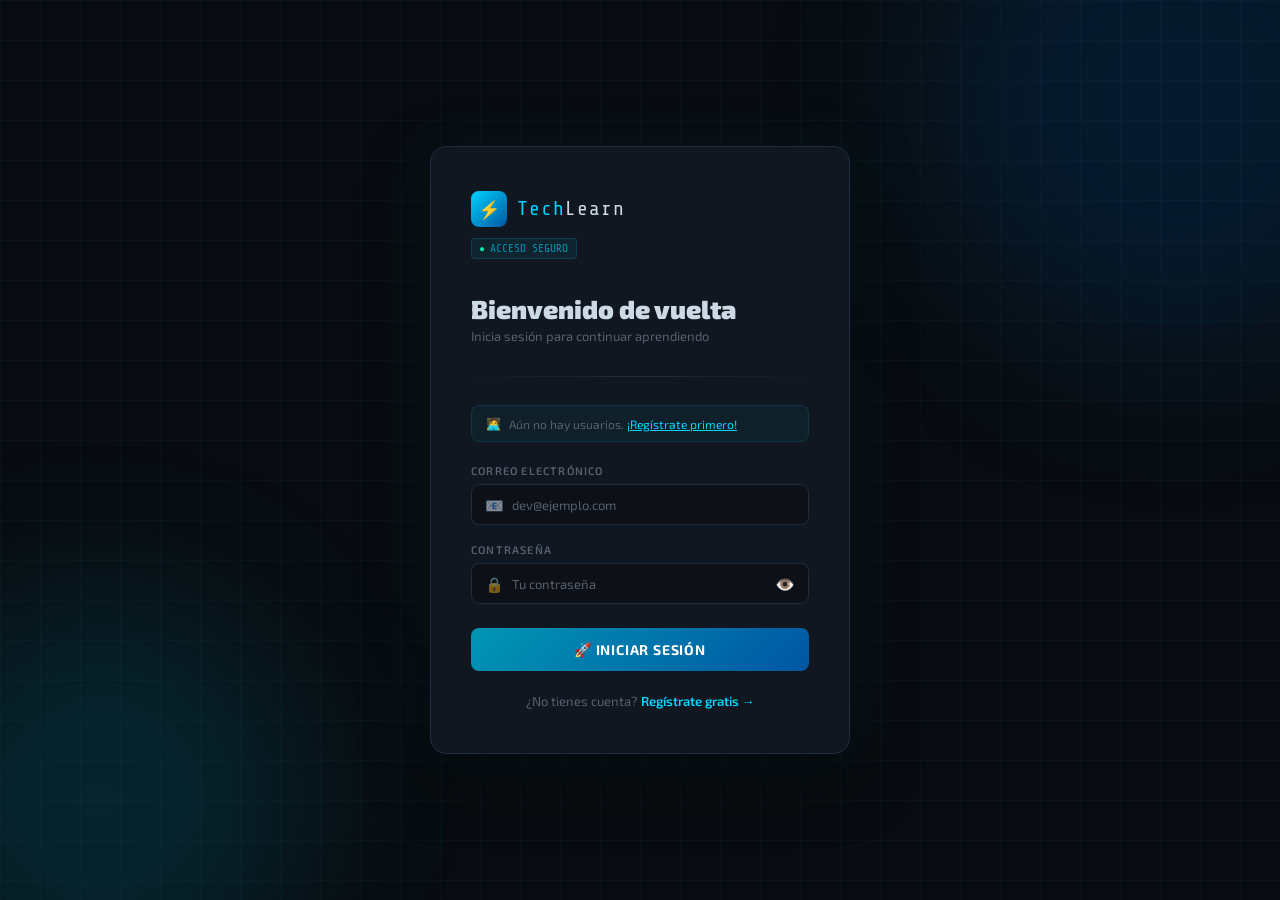
==== login.html @ 70a701eb "first" ====
<!DOCTYPE html>
<html lang="es">
<head>
  <meta charset="UTF-8" />
  <meta name="viewport" content="width=device-width, initial-scale=1.0"/>
  <title>TechLearn — Login</title>
  <link href="https://fonts.googleapis.com/css2?family=Share+Tech+Mono&family=Exo+2:wght@300;400;600;700;900&display=swap" rel="stylesheet"/>
  <style>
    *, *::before, *::after { box-sizing: border-box; margin: 0; padding: 0; }

    :root {
      --bg:      #080c10;
      --bg2:     #0d1117;
      --card:    #111720;
      --border:  #1e2d3d;
      --cyan:    #00d4ff;
      --cyan2:   #0096b4;
      --blue:    #0056a3;
      --text:    #cdd9e5;
      --muted:   #556070;
      --error:   #ff4d6d;
      --success: #00e5a0;
    }

    html, body { height: 100%; background: var(--bg); color: var(--text); font-family: 'Exo 2', sans-serif; overflow-x: hidden; }

    body::before {
      content: '';
      position: fixed; inset: 0; z-index: 0;
      background-image:
        linear-gradient(rgba(0,212,255,.04) 1px, transparent 1px),
        linear-gradient(90deg, rgba(0,212,255,.04) 1px, transparent 1px);
      background-size: 40px 40px;
      pointer-events: none;
    }

    .orb { position: fixed; border-radius: 50%; filter: blur(80px); pointer-events: none; z-index: 0; }
    .orb-1 { width: 500px; height: 500px; top: -150px; right: -150px; background: rgba(0,86,163,.20); }
    .orb-2 { width: 400px; height: 400px; bottom: -100px; left: -100px; background: rgba(0,150,180,.18); }

    .page {
      position: relative; z-index: 1;
      min-height: 100vh;
      display: flex; align-items: center; justify-content: center;
      padding: 40px 20px;
    }

    .card {
      width: 100%; max-width: 420px;
      background: var(--card);
      border: 1px solid var(--border);
      border-radius: 16px;
      padding: 44px 40px;
      box-shadow: 0 0 60px rgba(0,212,255,.06), 0 24px 60px rgba(0,0,0,.5);
      animation: fadeUp .5s ease both;
    }
    @keyframes fadeUp {
      from { opacity:0; transform:translateY(24px); }
      to   { opacity:1; transform:translateY(0); }
    }

    .logo { display: flex; align-items: center; gap: 10px; margin-bottom: 8px; }
    .logo-icon {
      width: 36px; height: 36px;
      background: linear-gradient(135deg, var(--cyan), var(--blue));
      border-radius: 8px;
      display: flex; align-items: center; justify-content: center;
      font-size: 18px;
    }
    .logo-text { font-family: 'Share Tech Mono', monospace; font-size: 20px; color: var(--cyan); letter-spacing: 1px; }
    .logo-text span { color: var(--text); }

    .badge {
      display: inline-flex; align-items: center; gap: 6px;
      font-size: 11px; font-family: 'Share Tech Mono', monospace;
      color: var(--cyan2); background: rgba(0,212,255,.07);
      border: 1px solid rgba(0,212,255,.15);
      border-radius: 4px; padding: 3px 8px; margin-bottom: 14px;
    }
    .badge::before { content: '●'; font-size: 7px; color: var(--success); }

    h1 { font-size: 26px; font-weight: 900; margin: 20px 0 4px; }
    .subtitle { font-size: 13px; color: var(--muted); margin-bottom: 32px; }

    .divider { height: 1px; background: linear-gradient(90deg, transparent, var(--border), transparent); margin-bottom: 28px; }

    .field { margin-bottom: 18px; }
    label { display: block; font-size: 11px; font-weight: 600; letter-spacing: 1.2px; text-transform: uppercase; color: var(--muted); margin-bottom: 7px; }

    .input-wrap { position: relative; }
    .input-wrap .icon { position: absolute; left: 14px; top: 50%; transform: translateY(-50%); font-size: 15px; opacity: .5; pointer-events: none; }

    .toggle-pw {
      position: absolute; right: 14px; top: 50%; transform: translateY(-50%);
      background: none; border: none; color: var(--muted); cursor: pointer; font-size: 16px;
      transition: color .2s;
    }
    .toggle-pw:hover { color: var(--cyan); }

    input {
      width: 100%; background: var(--bg2); border: 1px solid var(--border);
      border-radius: 8px; color: var(--text);
      font-family: 'Exo 2', sans-serif; font-size: 14px;
      padding: 11px 40px 11px 40px;
      outline: none; transition: border-color .2s, box-shadow .2s;
    }
    input:focus { border-color: var(--cyan); box-shadow: 0 0 0 3px rgba(0,212,255,.12); }
    input::placeholder { color: var(--muted); font-size: 13px; }
    input.error-input { border-color: var(--error); }

    .field-error { font-size: 11px; color: var(--error); margin-top: 5px; display: none; }

    /* shake animation */
    @keyframes shake {
      0%,100% { transform: translateX(0); }
      20%,60%  { transform: translateX(-6px); }
      40%,80%  { transform: translateX(6px); }
    }
    .shake { animation: shake .4s ease; }

    .btn {
      width: 100%; padding: 13px;
      background: linear-gradient(135deg, var(--cyan2), var(--blue));
      border: none; border-radius: 8px; color: #fff;
      font-family: 'Exo 2', sans-serif; font-size: 14px; font-weight: 700;
      letter-spacing: .8px; text-transform: uppercase;
      cursor: pointer; transition: opacity .2s, transform .1s, box-shadow .2s;
      margin-top: 6px; position: relative; overflow: hidden;
    }
    .btn:hover { opacity: .9; box-shadow: 0 0 20px rgba(0,212,255,.3); }
    .btn:active { transform: scale(.98); }
    .btn::after {
      content: ''; position: absolute; inset: 0;
      background: linear-gradient(90deg, transparent, rgba(255,255,255,.08), transparent);
      transform: translateX(-100%); transition: transform .5s;
    }
    .btn:hover::after { transform: translateX(100%); }

    .footer-link { text-align: center; margin-top: 22px; font-size: 13px; color: var(--muted); }
    .footer-link a { color: var(--cyan); text-decoration: none; font-weight: 600; }
    .footer-link a:hover { text-decoration: underline; }

    /* user count hint */
    .user-hint {
      display: flex; align-items: center; gap: 8px;
      background: rgba(0,212,255,.05);
      border: 1px solid rgba(0,212,255,.1);
      border-radius: 8px; padding: 10px 14px;
      font-size: 12px; color: var(--muted);
      margin-bottom: 22px;
    }
    .user-hint strong { color: var(--cyan); }

    /* ── Toast ── */
    #toast-container { position: fixed; bottom: 24px; right: 24px; z-index: 9999; display: flex; flex-direction: column; gap: 10px; }
    .toast {
      display: flex; align-items: center; gap: 12px;
      background: var(--card); border: 1px solid var(--border);
      border-radius: 10px; padding: 14px 18px;
      min-width: 280px; max-width: 360px;
      box-shadow: 0 8px 30px rgba(0,0,0,.5);
      animation: slideIn .3s ease both; font-size: 14px;
    }
    .toast.success { border-left: 3px solid var(--success); }
    .toast.error   { border-left: 3px solid var(--error); }
    .toast-icon { font-size: 18px; flex-shrink: 0; }
    .toast-msg { flex: 1; line-height: 1.4; }
    .toast-close { background: none; border: none; color: var(--muted); font-size: 16px; cursor: pointer; }
    @keyframes slideIn { from { opacity:0; transform: translateX(40px); } to { opacity:1; transform: translateX(0); } }
    @keyframes slideOut { from { opacity:1; transform: translateX(0); } to { opacity:0; transform: translateX(40px); } }
  </style>
</head>
<body>

<div class="orb orb-1"></div>
<div class="orb orb-2"></div>
<div id="toast-container"></div>

<div class="page">
  <div class="card" id="card">

    <div class="logo">
      <div class="logo-icon">⚡</div>
      <div class="logo-text">Tech<span>Learn</span></div>
    </div>

    <div class="badge">ACCESO SEGURO</div>

    <h1>Bienvenido de vuelta</h1>
    <p class="subtitle">Inicia sesión para continuar aprendiendo</p>
    <div class="divider"></div>

    <div class="user-hint" id="user-hint">
      🧑‍💻 <span id="user-count-msg">Cargando...</span>
    </div>

    <div class="field">
      <label>Correo electrónico</label>
      <div class="input-wrap">
        <span class="icon">📧</span>
        <input type="email" id="correo" placeholder="dev@ejemplo.com" autocomplete="off"/>
      </div>
      <div class="field-error" id="err-correo">Ingresa un correo válido</div>
    </div>

    <div class="field">
      <label>Contraseña</label>
      <div class="input-wrap">
        <span class="icon">🔒</span>
        <input type="password" id="password" placeholder="Tu contraseña"/>
        <button class="toggle-pw" onclick="togglePw()" id="toggle-btn" type="button">👁️</button>
      </div>
      <div class="field-error" id="err-password">Contraseña incorrecta</div>
    </div>

    <button class="btn" onclick="login()">🚀 Iniciar sesión</button>

    <div class="footer-link">
      ¿No tienes cuenta? <a href="register.html">Regístrate gratis →</a>
    </div>

  </div>
</div>

<script>
  // ── User count hint ──
  window.addEventListener('load', () => {
    const users = JSON.parse(localStorage.getItem('tl_users') || '[]');
    const msg = document.getElementById('user-count-msg');
    if (users.length === 0) {
      msg.innerHTML = 'Aún no hay usuarios. <a href="register.html" style="color:var(--cyan)">¡Regístrate primero!</a>';
    } else {
      msg.innerHTML = `<strong>${users.length}</strong> usuario${users.length > 1 ? 's' : ''} registrado${users.length > 1 ? 's' : ''}. Inicia sesión.`;
    }
  });

  // ── Toggle password ──
  function togglePw() {
    const inp = document.getElementById('password');
    const btn = document.getElementById('toggle-btn');
    if (inp.type === 'password') { inp.type = 'text'; btn.textContent = '🙈'; }
    else { inp.type = 'password'; btn.textContent = '👁️'; }
  }

  // ── Toast ──
  function showToast(msg, type = 'success') {
    const container = document.getElementById('toast-container');
    const t = document.createElement('div');
    t.className = `toast ${type}`;
    t.innerHTML = `
      <span class="toast-icon">${type === 'success' ? '✅' : '❌'}</span>
      <span class="toast-msg">${msg}</span>
      <button class="toast-close" onclick="removeToast(this.parentElement)">✕</button>
    `;
    container.appendChild(t);
    setTimeout(() => removeToast(t), 4000);
  }
  function removeToast(el) {
    if (!el || !el.parentElement) return;
    el.style.animation = 'slideOut .3s ease forwards';
    setTimeout(() => el.remove(), 300);
  }

  // ── Validation helpers ──
  function clearErrors() {
    document.querySelectorAll('.field-error').forEach(e => e.style.display = 'none');
    document.querySelectorAll('input').forEach(i => i.classList.remove('error-input'));
  }
  function showError(fieldId, errId) {
    document.getElementById(fieldId).classList.add('error-input');
    document.getElementById(errId).style.display = 'block';
  }

  // ── Login ──
  function login() {
    clearErrors();
    const correo   = document.getElementById('correo').value.trim();
    const password = document.getElementById('password').value;
    let valid = true;

    if (!correo || !/^[^\s@]+@[^\s@]+\.[^\s@]+$/.test(correo)) { showError('correo', 'err-correo'); valid = false; }
    if (!password) { showError('password', 'err-password'); valid = false; }
    if (!valid) return;

    const users = JSON.parse(localStorage.getItem('tl_users') || '[]');
    const user  = users.find(u => u.correo === correo && u.password === password);

    if (!user) {
      // shake the card
      const card = document.getElementById('card');
      card.classList.remove('shake');
      void card.offsetWidth;
      card.classList.add('shake');
      showToast('Correo o contraseña incorrectos', 'error');
      showError('correo', 'err-correo');
      showError('password', 'err-password');
      return;
    }

    // Save session
    localStorage.setItem('tl_session', JSON.stringify({ nombre: user.nombre, correo: user.correo }));
    showToast(`¡Hola, ${user.nombre}! Cargando tienda... 🛒`, 'success');
    setTimeout(() => { window.location.href = 'store.html'; }, 1800);
  }

  // Enter key
  document.addEventListener('keydown', e => { if (e.key === 'Enter') login(); });
</script>
</body>
</html>
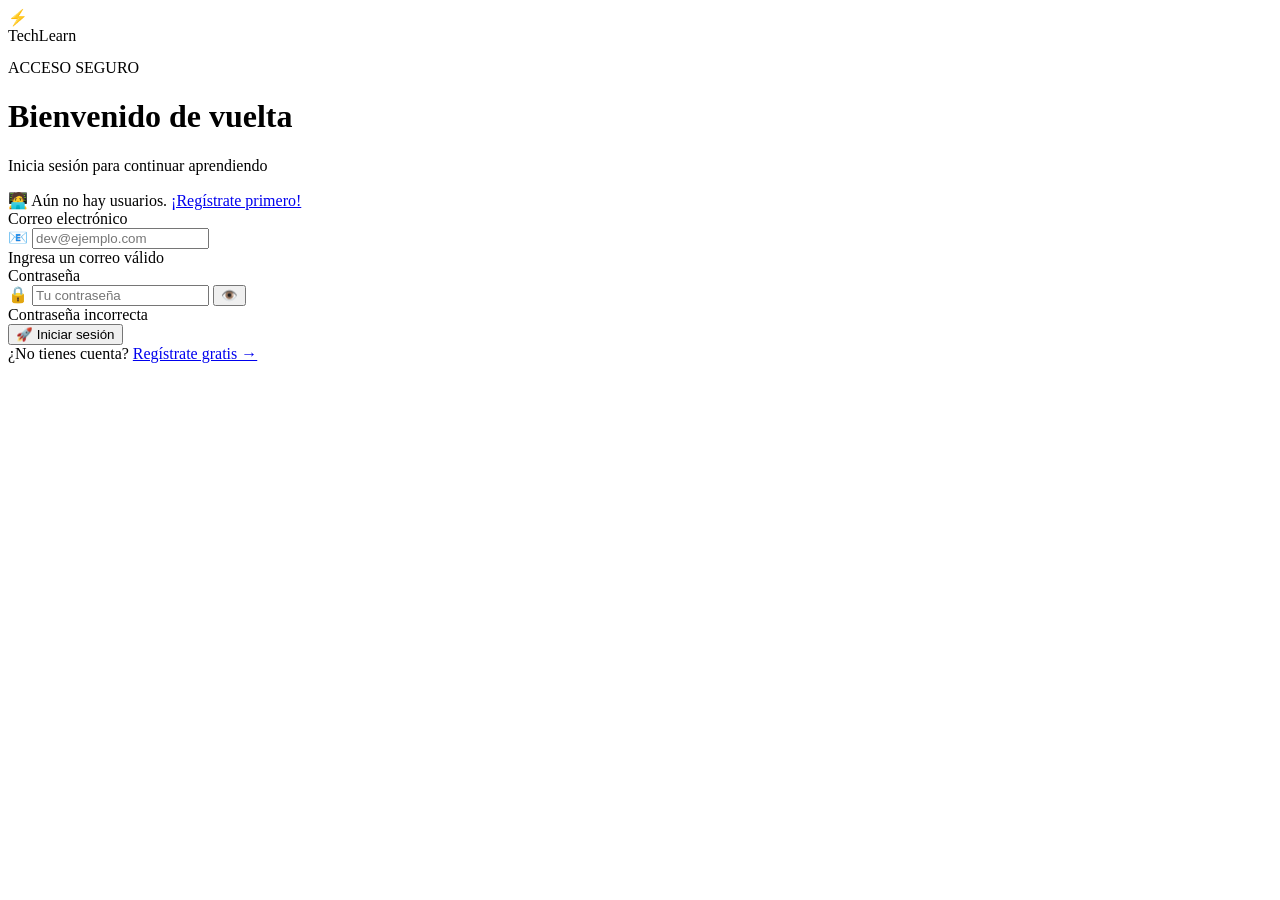
==== commit 62a20d25: "Actualizacion importante" ====
--- a/login.html
+++ b/login.html
@@ -1,190 +1,27 @@
 <!DOCTYPE html>
 <html lang="es">
 <head>
-  <meta charset="UTF-8" />
+  <meta charset="UTF-8"/>
   <meta name="viewport" content="width=device-width, initial-scale=1.0"/>
   <title>TechLearn — Login</title>
   <link href="https://fonts.googleapis.com/css2?family=Share+Tech+Mono&family=Exo+2:wght@300;400;600;700;900&display=swap" rel="stylesheet"/>
-  <style>
-    *, *::before, *::after { box-sizing: border-box; margin: 0; padding: 0; }
-
-    :root {
-      --bg:      #080c10;
-      --bg2:     #0d1117;
-      --card:    #111720;
-      --border:  #1e2d3d;
-      --cyan:    #00d4ff;
-      --cyan2:   #0096b4;
-      --blue:    #0056a3;
-      --text:    #cdd9e5;
-      --muted:   #556070;
-      --error:   #ff4d6d;
-      --success: #00e5a0;
-    }
-
-    html, body { height: 100%; background: var(--bg); color: var(--text); font-family: 'Exo 2', sans-serif; overflow-x: hidden; }
-
-    body::before {
-      content: '';
-      position: fixed; inset: 0; z-index: 0;
-      background-image:
-        linear-gradient(rgba(0,212,255,.04) 1px, transparent 1px),
-        linear-gradient(90deg, rgba(0,212,255,.04) 1px, transparent 1px);
-      background-size: 40px 40px;
-      pointer-events: none;
-    }
-
-    .orb { position: fixed; border-radius: 50%; filter: blur(80px); pointer-events: none; z-index: 0; }
-    .orb-1 { width: 500px; height: 500px; top: -150px; right: -150px; background: rgba(0,86,163,.20); }
-    .orb-2 { width: 400px; height: 400px; bottom: -100px; left: -100px; background: rgba(0,150,180,.18); }
-
-    .page {
-      position: relative; z-index: 1;
-      min-height: 100vh;
-      display: flex; align-items: center; justify-content: center;
-      padding: 40px 20px;
-    }
-
-    .card {
-      width: 100%; max-width: 420px;
-      background: var(--card);
-      border: 1px solid var(--border);
-      border-radius: 16px;
-      padding: 44px 40px;
-      box-shadow: 0 0 60px rgba(0,212,255,.06), 0 24px 60px rgba(0,0,0,.5);
-      animation: fadeUp .5s ease both;
-    }
-    @keyframes fadeUp {
-      from { opacity:0; transform:translateY(24px); }
-      to   { opacity:1; transform:translateY(0); }
-    }
-
-    .logo { display: flex; align-items: center; gap: 10px; margin-bottom: 8px; }
-    .logo-icon {
-      width: 36px; height: 36px;
-      background: linear-gradient(135deg, var(--cyan), var(--blue));
-      border-radius: 8px;
-      display: flex; align-items: center; justify-content: center;
-      font-size: 18px;
-    }
-    .logo-text { font-family: 'Share Tech Mono', monospace; font-size: 20px; color: var(--cyan); letter-spacing: 1px; }
-    .logo-text span { color: var(--text); }
-
-    .badge {
-      display: inline-flex; align-items: center; gap: 6px;
-      font-size: 11px; font-family: 'Share Tech Mono', monospace;
-      color: var(--cyan2); background: rgba(0,212,255,.07);
-      border: 1px solid rgba(0,212,255,.15);
-      border-radius: 4px; padding: 3px 8px; margin-bottom: 14px;
-    }
-    .badge::before { content: '●'; font-size: 7px; color: var(--success); }
-
-    h1 { font-size: 26px; font-weight: 900; margin: 20px 0 4px; }
-    .subtitle { font-size: 13px; color: var(--muted); margin-bottom: 32px; }
-
-    .divider { height: 1px; background: linear-gradient(90deg, transparent, var(--border), transparent); margin-bottom: 28px; }
-
-    .field { margin-bottom: 18px; }
-    label { display: block; font-size: 11px; font-weight: 600; letter-spacing: 1.2px; text-transform: uppercase; color: var(--muted); margin-bottom: 7px; }
-
-    .input-wrap { position: relative; }
-    .input-wrap .icon { position: absolute; left: 14px; top: 50%; transform: translateY(-50%); font-size: 15px; opacity: .5; pointer-events: none; }
-
-    .toggle-pw {
-      position: absolute; right: 14px; top: 50%; transform: translateY(-50%);
-      background: none; border: none; color: var(--muted); cursor: pointer; font-size: 16px;
-      transition: color .2s;
-    }
-    .toggle-pw:hover { color: var(--cyan); }
-
-    input {
-      width: 100%; background: var(--bg2); border: 1px solid var(--border);
-      border-radius: 8px; color: var(--text);
-      font-family: 'Exo 2', sans-serif; font-size: 14px;
-      padding: 11px 40px 11px 40px;
-      outline: none; transition: border-color .2s, box-shadow .2s;
-    }
-    input:focus { border-color: var(--cyan); box-shadow: 0 0 0 3px rgba(0,212,255,.12); }
-    input::placeholder { color: var(--muted); font-size: 13px; }
-    input.error-input { border-color: var(--error); }
-
-    .field-error { font-size: 11px; color: var(--error); margin-top: 5px; display: none; }
-
-    /* shake animation */
-    @keyframes shake {
-      0%,100% { transform: translateX(0); }
-      20%,60%  { transform: translateX(-6px); }
-      40%,80%  { transform: translateX(6px); }
-    }
-    .shake { animation: shake .4s ease; }
-
-    .btn {
-      width: 100%; padding: 13px;
-      background: linear-gradient(135deg, var(--cyan2), var(--blue));
-      border: none; border-radius: 8px; color: #fff;
-      font-family: 'Exo 2', sans-serif; font-size: 14px; font-weight: 700;
-      letter-spacing: .8px; text-transform: uppercase;
-      cursor: pointer; transition: opacity .2s, transform .1s, box-shadow .2s;
-      margin-top: 6px; position: relative; overflow: hidden;
-    }
-    .btn:hover { opacity: .9; box-shadow: 0 0 20px rgba(0,212,255,.3); }
-    .btn:active { transform: scale(.98); }
-    .btn::after {
-      content: ''; position: absolute; inset: 0;
-      background: linear-gradient(90deg, transparent, rgba(255,255,255,.08), transparent);
-      transform: translateX(-100%); transition: transform .5s;
-    }
-    .btn:hover::after { transform: translateX(100%); }
-
-    .footer-link { text-align: center; margin-top: 22px; font-size: 13px; color: var(--muted); }
-    .footer-link a { color: var(--cyan); text-decoration: none; font-weight: 600; }
-    .footer-link a:hover { text-decoration: underline; }
-
-    /* user count hint */
-    .user-hint {
-      display: flex; align-items: center; gap: 8px;
-      background: rgba(0,212,255,.05);
-      border: 1px solid rgba(0,212,255,.1);
-      border-radius: 8px; padding: 10px 14px;
-      font-size: 12px; color: var(--muted);
-      margin-bottom: 22px;
-    }
-    .user-hint strong { color: var(--cyan); }
-
-    /* ── Toast ── */
-    #toast-container { position: fixed; bottom: 24px; right: 24px; z-index: 9999; display: flex; flex-direction: column; gap: 10px; }
-    .toast {
-      display: flex; align-items: center; gap: 12px;
-      background: var(--card); border: 1px solid var(--border);
-      border-radius: 10px; padding: 14px 18px;
-      min-width: 280px; max-width: 360px;
-      box-shadow: 0 8px 30px rgba(0,0,0,.5);
-      animation: slideIn .3s ease both; font-size: 14px;
-    }
-    .toast.success { border-left: 3px solid var(--success); }
-    .toast.error   { border-left: 3px solid var(--error); }
-    .toast-icon { font-size: 18px; flex-shrink: 0; }
-    .toast-msg { flex: 1; line-height: 1.4; }
-    .toast-close { background: none; border: none; color: var(--muted); font-size: 16px; cursor: pointer; }
-    @keyframes slideIn { from { opacity:0; transform: translateX(40px); } to { opacity:1; transform: translateX(0); } }
-    @keyframes slideOut { from { opacity:1; transform: translateX(0); } to { opacity:0; transform: translateX(40px); } }
-  </style>
+  <link rel="stylesheet" href="css/styles.css"/>
+  <link rel="stylesheet" href="css/auth.css"/>
 </head>
 <body>
-
 <div class="orb orb-1"></div>
 <div class="orb orb-2"></div>
 <div id="toast-container"></div>
 
-<div class="page">
-  <div class="card" id="card">
+<div class="auth-page">
+  <div class="auth-card" id="auth-card">
 
     <div class="logo">
       <div class="logo-icon">⚡</div>
       <div class="logo-text">Tech<span>Learn</span></div>
     </div>
 
-    <div class="badge">ACCESO SEGURO</div>
+    <div class="badge" style="margin-top:14px">ACCESO SEGURO</div>
 
     <h1>Bienvenido de vuelta</h1>
     <p class="subtitle">Inicia sesión para continuar aprendiendo</p>
@@ -208,12 +45,12 @@
       <div class="input-wrap">
         <span class="icon">🔒</span>
         <input type="password" id="password" placeholder="Tu contraseña"/>
-        <button class="toggle-pw" onclick="togglePw()" id="toggle-btn" type="button">👁️</button>
+        <button class="toggle-pw" id="toggle-btn" type="button">👁️</button>
       </div>
       <div class="field-error" id="err-password">Contraseña incorrecta</div>
     </div>
 
-    <button class="btn" onclick="login()">🚀 Iniciar sesión</button>
+    <button class="btn-primary" id="login-btn">🚀 Iniciar sesión</button>
 
     <div class="footer-link">
       ¿No tienes cuenta? <a href="register.html">Regístrate gratis →</a>
@@ -222,89 +59,6 @@
   </div>
 </div>
 
-<script>
-  // ── User count hint ──
-  window.addEventListener('load', () => {
-    const users = JSON.parse(localStorage.getItem('tl_users') || '[]');
-    const msg = document.getElementById('user-count-msg');
-    if (users.length === 0) {
-      msg.innerHTML = 'Aún no hay usuarios. <a href="register.html" style="color:var(--cyan)">¡Regístrate primero!</a>';
-    } else {
-      msg.innerHTML = `<strong>${users.length}</strong> usuario${users.length > 1 ? 's' : ''} registrado${users.length > 1 ? 's' : ''}. Inicia sesión.`;
-    }
-  });
-
-  // ── Toggle password ──
-  function togglePw() {
-    const inp = document.getElementById('password');
-    const btn = document.getElementById('toggle-btn');
-    if (inp.type === 'password') { inp.type = 'text'; btn.textContent = '🙈'; }
-    else { inp.type = 'password'; btn.textContent = '👁️'; }
-  }
-
-  // ── Toast ──
-  function showToast(msg, type = 'success') {
-    const container = document.getElementById('toast-container');
-    const t = document.createElement('div');
-    t.className = `toast ${type}`;
-    t.innerHTML = `
-      <span class="toast-icon">${type === 'success' ? '✅' : '❌'}</span>
-      <span class="toast-msg">${msg}</span>
-      <button class="toast-close" onclick="removeToast(this.parentElement)">✕</button>
-    `;
-    container.appendChild(t);
-    setTimeout(() => removeToast(t), 4000);
-  }
-  function removeToast(el) {
-    if (!el || !el.parentElement) return;
-    el.style.animation = 'slideOut .3s ease forwards';
-    setTimeout(() => el.remove(), 300);
-  }
-
-  // ── Validation helpers ──
-  function clearErrors() {
-    document.querySelectorAll('.field-error').forEach(e => e.style.display = 'none');
-    document.querySelectorAll('input').forEach(i => i.classList.remove('error-input'));
-  }
-  function showError(fieldId, errId) {
-    document.getElementById(fieldId).classList.add('error-input');
-    document.getElementById(errId).style.display = 'block';
-  }
-
-  // ── Login ──
-  function login() {
-    clearErrors();
-    const correo   = document.getElementById('correo').value.trim();
-    const password = document.getElementById('password').value;
-    let valid = true;
-
-    if (!correo || !/^[^\s@]+@[^\s@]+\.[^\s@]+$/.test(correo)) { showError('correo', 'err-correo'); valid = false; }
-    if (!password) { showError('password', 'err-password'); valid = false; }
-    if (!valid) return;
-
-    const users = JSON.parse(localStorage.getItem('tl_users') || '[]');
-    const user  = users.find(u => u.correo === correo && u.password === password);
-
-    if (!user) {
-      // shake the card
-      const card = document.getElementById('card');
-      card.classList.remove('shake');
-      void card.offsetWidth;
-      card.classList.add('shake');
-      showToast('Correo o contraseña incorrectos', 'error');
-      showError('correo', 'err-correo');
-      showError('password', 'err-password');
-      return;
-    }
-
-    // Save session
-    localStorage.setItem('tl_session', JSON.stringify({ nombre: user.nombre, correo: user.correo }));
-    showToast(`¡Hola, ${user.nombre}! Cargando tienda... 🛒`, 'success');
-    setTimeout(() => { window.location.href = 'store.html'; }, 1800);
-  }
-
-  // Enter key
-  document.addEventListener('keydown', e => { if (e.key === 'Enter') login(); });
-</script>
+<script src="js/login.js"></script>
 </body>
 </html>
